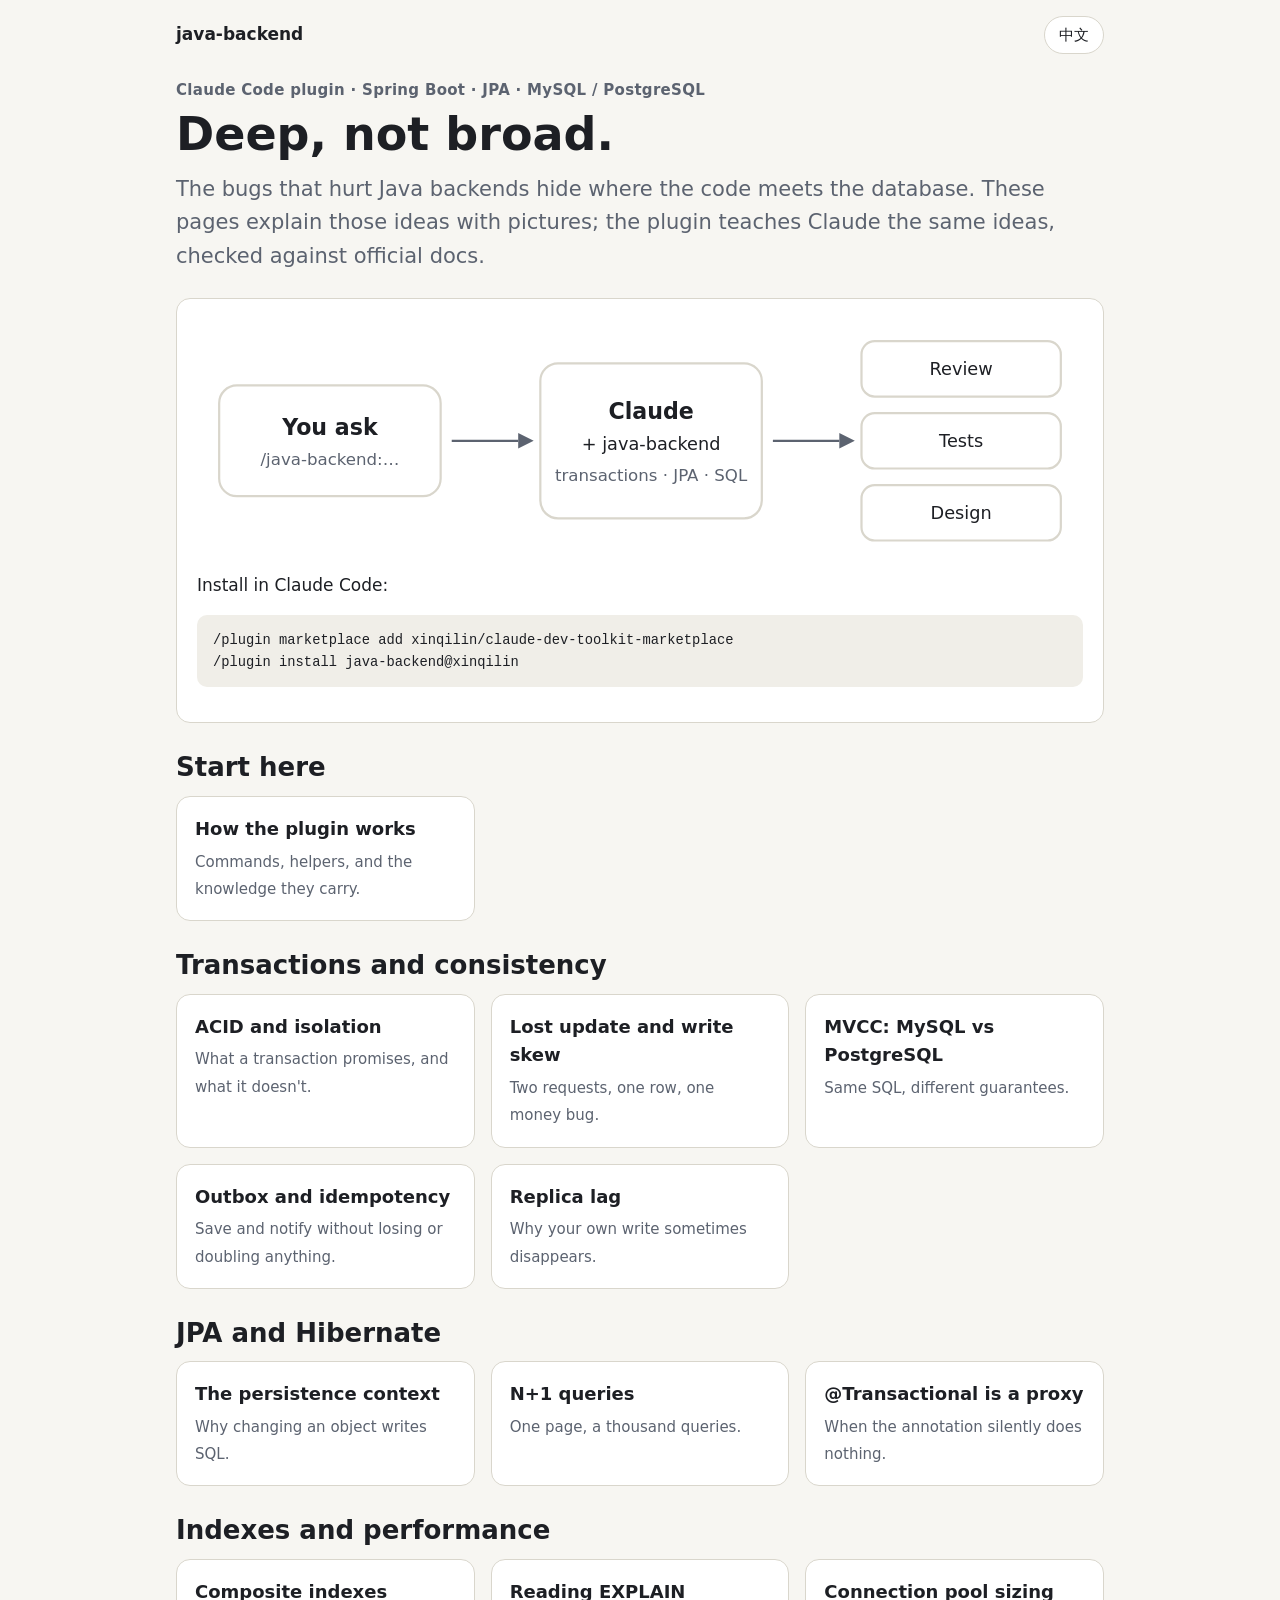
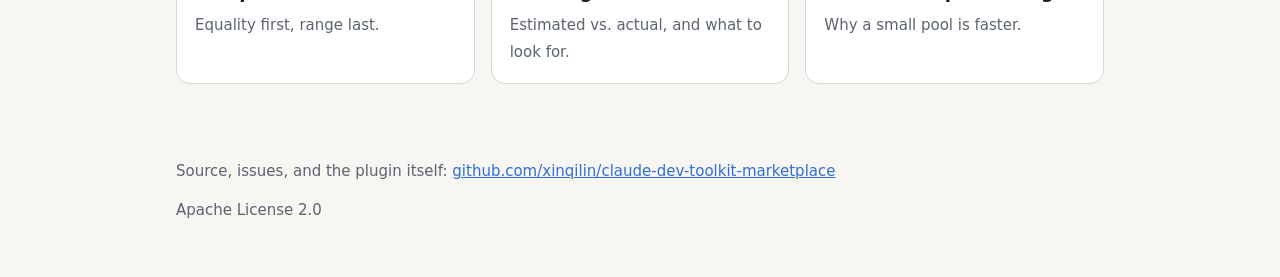
==== docs/index.html @ 64eff40a "add bilingual ELI5 explainers under docs/ for GitHub Pages 13 static pages (index, how the plugin wo" ====
<!doctype html>
<html lang="en">
<head>
<meta charset="utf-8">
<meta name="viewport" content="width=device-width, initial-scale=1">
<title>java-backend Explained</title>
<meta name="description" content="Picture explainers for the java-backend Claude Code plugin: transactions, JPA/Hibernate, and SQL performance for Spring Boot with MySQL and PostgreSQL.">
<link rel="stylesheet" href="assets/eli5.css">
<script src="assets/lang.js"></script>
</head>
<body>
<header class="top">
  <a class="home" href="index.html">java-backend</a>
  <button class="lang-toggle" type="button">中文</button>
</header>

<main>
  <p class="kicker"><span lang="en">Claude Code plugin · Spring Boot · JPA · MySQL / PostgreSQL</span><span lang="zh-Hant-TW">Claude Code plugin · Spring Boot · JPA · MySQL / PostgreSQL</span></p>
  <h1><span lang="en">Deep, not broad.</span><span lang="zh-Hant-TW">做深，不做廣。</span></h1>
  <p class="lead">
    <span lang="en">The bugs that hurt Java backends hide where the code meets the database. These pages explain those ideas with pictures; the plugin teaches Claude the same ideas, checked against official docs.</span>
    <span lang="zh-Hant-TW">Java 後端最痛的 bug，藏在程式碼和資料庫交會的地方。這些頁面用圖解釋這些觀念；plugin 則把同樣的觀念教給 Claude，內容都對照過官方文件。</span>
  </p>

  <section class="panel">
    <figure>
      <svg viewBox="0 0 800 220" role="img" aria-labelledby="hero-title">
        <title id="hero-title">You ask Claude; the plugin adds database-aware knowledge; you get a review, a test, or a design</title>
        <rect class="box" x="20" y="60" width="200" height="100" rx="16"/>
        <text class="t" x="120" y="105" text-anchor="middle" lang="en">You ask</text>
        <text class="t" x="120" y="105" text-anchor="middle" lang="zh-Hant-TW">你提問</text>
        <text class="t-muted" x="120" y="132" text-anchor="middle">/java-backend:…</text>
        <path class="line" d="M230 110 H290"/>
        <polygon class="fmuted" points="290,103 304,110 290,117"/>
        <rect class="box" x="310" y="40" width="200" height="140" rx="16"/>
        <text class="t" x="410" y="90" text-anchor="middle">Claude</text>
        <text class="t-sm" x="410" y="118" text-anchor="middle">+ java-backend</text>
        <text class="t-muted" x="410" y="146" text-anchor="middle" lang="en">transactions · JPA · SQL</text>
        <text class="t-muted" x="410" y="146" text-anchor="middle" lang="zh-Hant-TW">交易 · JPA · SQL</text>
        <path class="line" d="M520 110 H580"/>
        <polygon class="fmuted" points="580,103 594,110 580,117"/>
        <rect class="box" x="600" y="20" width="180" height="50" rx="12"/>
        <text class="t-sm" x="690" y="51" text-anchor="middle" lang="en">Review</text>
        <text class="t-sm" x="690" y="51" text-anchor="middle" lang="zh-Hant-TW">程式碼審查</text>
        <rect class="box" x="600" y="85" width="180" height="50" rx="12"/>
        <text class="t-sm" x="690" y="116" text-anchor="middle" lang="en">Tests</text>
        <text class="t-sm" x="690" y="116" text-anchor="middle" lang="zh-Hant-TW">測試</text>
        <rect class="box" x="600" y="150" width="180" height="50" rx="12"/>
        <text class="t-sm" x="690" y="181" text-anchor="middle" lang="en">Design</text>
        <text class="t-sm" x="690" y="181" text-anchor="middle" lang="zh-Hant-TW">設計</text>
      </svg>
    </figure>
    <p>
      <span lang="en">Install in Claude Code:</span>
      <span lang="zh-Hant-TW">在 Claude Code 裡安裝：</span>
    </p>
<pre><code>/plugin marketplace add xinqilin/claude-dev-toolkit-marketplace
/plugin install java-backend@xinqilin</code></pre>
  </section>

  <h2 class="group-title"><span lang="en">Start here</span><span lang="zh-Hant-TW">從這裡開始</span></h2>
  <ul class="cards">
    <li><a href="how-it-works.html"><strong lang="en">How the plugin works</strong><strong lang="zh-Hant-TW">plugin 怎麼運作</strong><span class="desc" lang="en">Commands, helpers, and the knowledge they carry.</span><span class="desc" lang="zh-Hant-TW">指令、小幫手，以及它們帶著的知識。</span></a></li>
  </ul>

  <h2 class="group-title"><span lang="en">Transactions and consistency</span><span lang="zh-Hant-TW">交易與一致性</span></h2>
  <ul class="cards">
    <li><a href="acid-isolation.html"><strong lang="en">ACID and isolation</strong><strong lang="zh-Hant-TW">ACID 與隔離等級</strong><span class="desc" lang="en">What a transaction promises, and what it doesn't.</span><span class="desc" lang="zh-Hant-TW">交易保證了什麼，又沒保證什麼。</span></a></li>
    <li><a href="lost-update-write-skew.html"><strong lang="en">Lost update and write skew</strong><strong lang="zh-Hant-TW">Lost update 與 write skew</strong><span class="desc" lang="en">Two requests, one row, one money bug.</span><span class="desc" lang="zh-Hant-TW">兩個請求、一筆資料、一個金額 bug。</span></a></li>
    <li><a href="mvcc-mysql-vs-postgresql.html"><strong lang="en">MVCC: MySQL vs PostgreSQL</strong><strong lang="zh-Hant-TW">MVCC：MySQL 與 PostgreSQL</strong><span class="desc" lang="en">Same SQL, different guarantees.</span><span class="desc" lang="zh-Hant-TW">同樣的 SQL，不一樣的保證。</span></a></li>
    <li><a href="outbox-idempotency.html"><strong lang="en">Outbox and idempotency</strong><strong lang="zh-Hant-TW">Outbox 與冪等性</strong><span class="desc" lang="en">Save and notify without losing or doubling anything.</span><span class="desc" lang="zh-Hant-TW">存檔和通知，不漏也不重複。</span></a></li>
    <li><a href="replica-lag.html"><strong lang="en">Replica lag</strong><strong lang="zh-Hant-TW">Replica 延遲</strong><span class="desc" lang="en">Why your own write sometimes disappears.</span><span class="desc" lang="zh-Hant-TW">為什麼剛寫的資料有時看不到。</span></a></li>
  </ul>

  <h2 class="group-title"><span lang="en">JPA and Hibernate</span><span lang="zh-Hant-TW">JPA 與 Hibernate</span></h2>
  <ul class="cards">
    <li><a href="persistence-context.html"><strong lang="en">The persistence context</strong><strong lang="zh-Hant-TW">Persistence context</strong><span class="desc" lang="en">Why changing an object writes SQL.</span><span class="desc" lang="zh-Hant-TW">為什麼改了物件就會寫進資料庫。</span></a></li>
    <li><a href="n-plus-one.html"><strong lang="en">N+1 queries</strong><strong lang="zh-Hant-TW">N+1 查詢</strong><span class="desc" lang="en">One page, a thousand queries.</span><span class="desc" lang="zh-Hant-TW">一個頁面，一千次查詢。</span></a></li>
    <li><a href="transactional-proxy.html"><strong lang="en">@Transactional is a proxy</strong><strong lang="zh-Hant-TW">@Transactional 是一層 proxy</strong><span class="desc" lang="en">When the annotation silently does nothing.</span><span class="desc" lang="zh-Hant-TW">註解悄悄失效的時候。</span></a></li>
  </ul>

  <h2 class="group-title"><span lang="en">Indexes and performance</span><span lang="zh-Hant-TW">Index 與效能</span></h2>
  <ul class="cards">
    <li><a href="btree-composite-index.html"><strong lang="en">Composite indexes</strong><strong lang="zh-Hant-TW">複合 index</strong><span class="desc" lang="en">Equality first, range last.</span><span class="desc" lang="zh-Hant-TW">等值在前，範圍在後。</span></a></li>
    <li><a href="reading-explain.html"><strong lang="en">Reading EXPLAIN</strong><strong lang="zh-Hant-TW">看懂 EXPLAIN</strong><span class="desc" lang="en">Estimated vs. actual, and what to look for.</span><span class="desc" lang="zh-Hant-TW">估計值和實際值，以及該看哪裡。</span></a></li>
    <li><a href="connection-pool.html"><strong lang="en">Connection pool sizing</strong><strong lang="zh-Hant-TW">Connection pool 大小</strong><span class="desc" lang="en">Why a small pool is faster.</span><span class="desc" lang="zh-Hant-TW">為什麼小 pool 反而比較快。</span></a></li>
  </ul>
</main>

<footer>
  <p>
    <span lang="en">Source, issues, and the plugin itself:</span>
    <span lang="zh-Hant-TW">原始碼、issue 和 plugin 本體：</span>
    <a href="https://github.com/xinqilin/claude-dev-toolkit-marketplace">github.com/xinqilin/claude-dev-toolkit-marketplace</a>
  </p>
  <p>Apache License 2.0</p>
</footer>
</body>
</html>
---- docs/assets/eli5.css ----
/* java-backend ELI5 explainers: shared styles. Light and dark themes, bilingual (en / zh-Hant-TW). */

:root {
  --bg: #f7f6f2;
  --surface: #ffffff;
  --text: #1d1f24;
  --muted: #5c6370;
  --line: #d9d6cc;
  --row: #eef2f8;
  --accent: #2f6fd6;
  --a: #2f6fd6;        /* transaction A */
  --b: #b4508d;        /* transaction B */
  --ok: #2e8b57;
  --bad: #c8463b;
  --warn: #b97a0c;
  --code-bg: #f0eee8;
  --radius: 14px;
  color-scheme: light;
}

@media (prefers-color-scheme: dark) {
  :root:not([data-theme="light"]) {
    --bg: #15171c;
    --surface: #1d2027;
    --text: #e8e6e1;
    --muted: #a3a8b3;
    --line: #363a46;
    --row: #252a33;
    --accent: #7aa7ff;
    --a: #7aa7ff;
    --b: #e58ac1;
    --ok: #5cc48a;
    --bad: #ff7b6e;
    --warn: #f2b84b;
    --code-bg: #262a32;
    color-scheme: dark;
  }
}

:root[data-theme="dark"] {
  --bg: #15171c;
  --surface: #1d2027;
  --text: #e8e6e1;
  --muted: #a3a8b3;
  --line: #363a46;
  --row: #252a33;
  --accent: #7aa7ff;
  --a: #7aa7ff;
  --b: #e58ac1;
  --ok: #5cc48a;
  --bad: #ff7b6e;
  --warn: #f2b84b;
  --code-bg: #262a32;
  color-scheme: dark;
}

* { box-sizing: border-box; }

html { -webkit-text-size-adjust: 100%; }

body {
  margin: 0;
  background: var(--bg);
  color: var(--text);
  font: 17px/1.6 system-ui, -apple-system, "Segoe UI", "Noto Sans TC", "PingFang TC", "Microsoft JhengHei", sans-serif;
}

/* Language switching: one language is visible at a time. The head script sets data-lang before render. */
html:not([data-lang="zh"]) body [lang="zh-Hant-TW"],
html[data-lang="zh"] body [lang="en"] {
  display: none !important;
}

a { color: var(--accent); }
a:focus-visible, button:focus-visible { outline: 3px solid var(--accent); outline-offset: 2px; }

.top {
  display: flex;
  align-items: center;
  justify-content: space-between;
  gap: 12px;
  max-width: 960px;
  margin: 0 auto;
  padding: 16px;
}

.home {
  font-weight: 700;
  text-decoration: none;
  color: var(--text);
}

.lang-toggle {
  border: 1px solid var(--line);
  background: var(--surface);
  color: var(--text);
  border-radius: 999px;
  padding: 6px 14px;
  font: inherit;
  font-size: 15px;
  cursor: pointer;
}

main {
  max-width: 960px;
  margin: 0 auto;
  padding: 0 16px 32px;
}

.kicker {
  margin: 8px 0 0;
  color: var(--muted);
  font-size: 15px;
  font-weight: 600;
  letter-spacing: 0.02em;
}

h1 {
  font-size: clamp(30px, 6vw, 46px);
  line-height: 1.15;
  margin: 6px 0 12px;
}

h2 {
  font-size: clamp(21px, 3.6vw, 26px);
  line-height: 1.25;
  margin: 0 0 10px;
}

.lead {
  font-size: clamp(18px, 2.6vw, 21px);
  color: var(--muted);
  margin: 0 0 24px;
  max-width: 46em;
}

.panel {
  background: var(--surface);
  border: 1px solid var(--line);
  border-radius: var(--radius);
  padding: 20px;
  margin: 0 0 20px;
}

.panel p { margin: 10px 0 0; max-width: 46em; }

.panel.fix { border-left: 6px solid var(--ok); }
.panel.trap { border-left: 6px solid var(--bad); }

figure { margin: 0; }

figure svg {
  display: block;
  width: 100%;
  height: auto;
}

figcaption {
  color: var(--muted);
  font-size: 15px;
  margin-top: 8px;
}

code, pre {
  font-family: ui-monospace, "SF Mono", Menlo, Consolas, monospace;
  font-size: 0.9em;
}

code {
  background: var(--code-bg);
  padding: 1px 6px;
  border-radius: 6px;
}

pre {
  background: var(--code-bg);
  padding: 14px 16px;
  border-radius: 10px;
  overflow-x: auto;
  line-height: 1.45;
}

pre code { background: none; padding: 0; }

.cards {
  display: grid;
  grid-template-columns: repeat(auto-fill, minmax(260px, 1fr));
  gap: 16px;
  margin: 0 0 28px;
  padding: 0;
  list-style: none;
}

.cards a {
  display: block;
  height: 100%;
  padding: 18px;
  border: 1px solid var(--line);
  border-radius: var(--radius);
  background: var(--surface);
  color: var(--text);
  text-decoration: none;
}

.cards a:hover { border-color: var(--accent); }

.cards strong { display: block; font-size: 18px; margin-bottom: 4px; }

.cards span.desc { color: var(--muted); font-size: 15px; }

.group-title { margin: 28px 0 12px; }

footer {
  max-width: 960px;
  margin: 0 auto;
  padding: 0 16px 40px;
  color: var(--muted);
  font-size: 15px;
}

footer ul { padding-left: 20px; margin: 6px 0; }

/* SVG vocabulary */
.svg-bg { fill: var(--bg); }
.box { fill: var(--surface); stroke: var(--line); stroke-width: 2; }
.row { fill: var(--row); stroke: var(--line); stroke-width: 2; }
.lane-a { fill: none; stroke: var(--a); stroke-width: 3; }
.lane-b { fill: none; stroke: var(--b); stroke-width: 3; }
.line { fill: none; stroke: var(--muted); stroke-width: 2; }
.dash { fill: none; stroke: var(--muted); stroke-width: 2; stroke-dasharray: 6 6; }
.t { fill: var(--text); font: 600 20px system-ui, sans-serif; }
.t-sm { fill: var(--text); font: 500 16px system-ui, sans-serif; }
.t-muted { fill: var(--muted); font: 500 15px system-ui, sans-serif; }
.t-big { fill: var(--text); font: 700 30px system-ui, sans-serif; }
.t-code { fill: var(--text); font: 500 15px ui-monospace, Menlo, Consolas, monospace; }
.fa { fill: var(--a); }
.fb { fill: var(--b); }
.fok { fill: var(--ok); }
.fbad { fill: var(--bad); }
.fwarn { fill: var(--warn); }
.fmuted { fill: var(--muted); }
.sa { stroke: var(--a); }
.sb { stroke: var(--b); }
.sok { stroke: var(--ok); }
.sbad { stroke: var(--bad); }
.on-color { fill: #ffffff; font: 600 16px system-ui, sans-serif; }
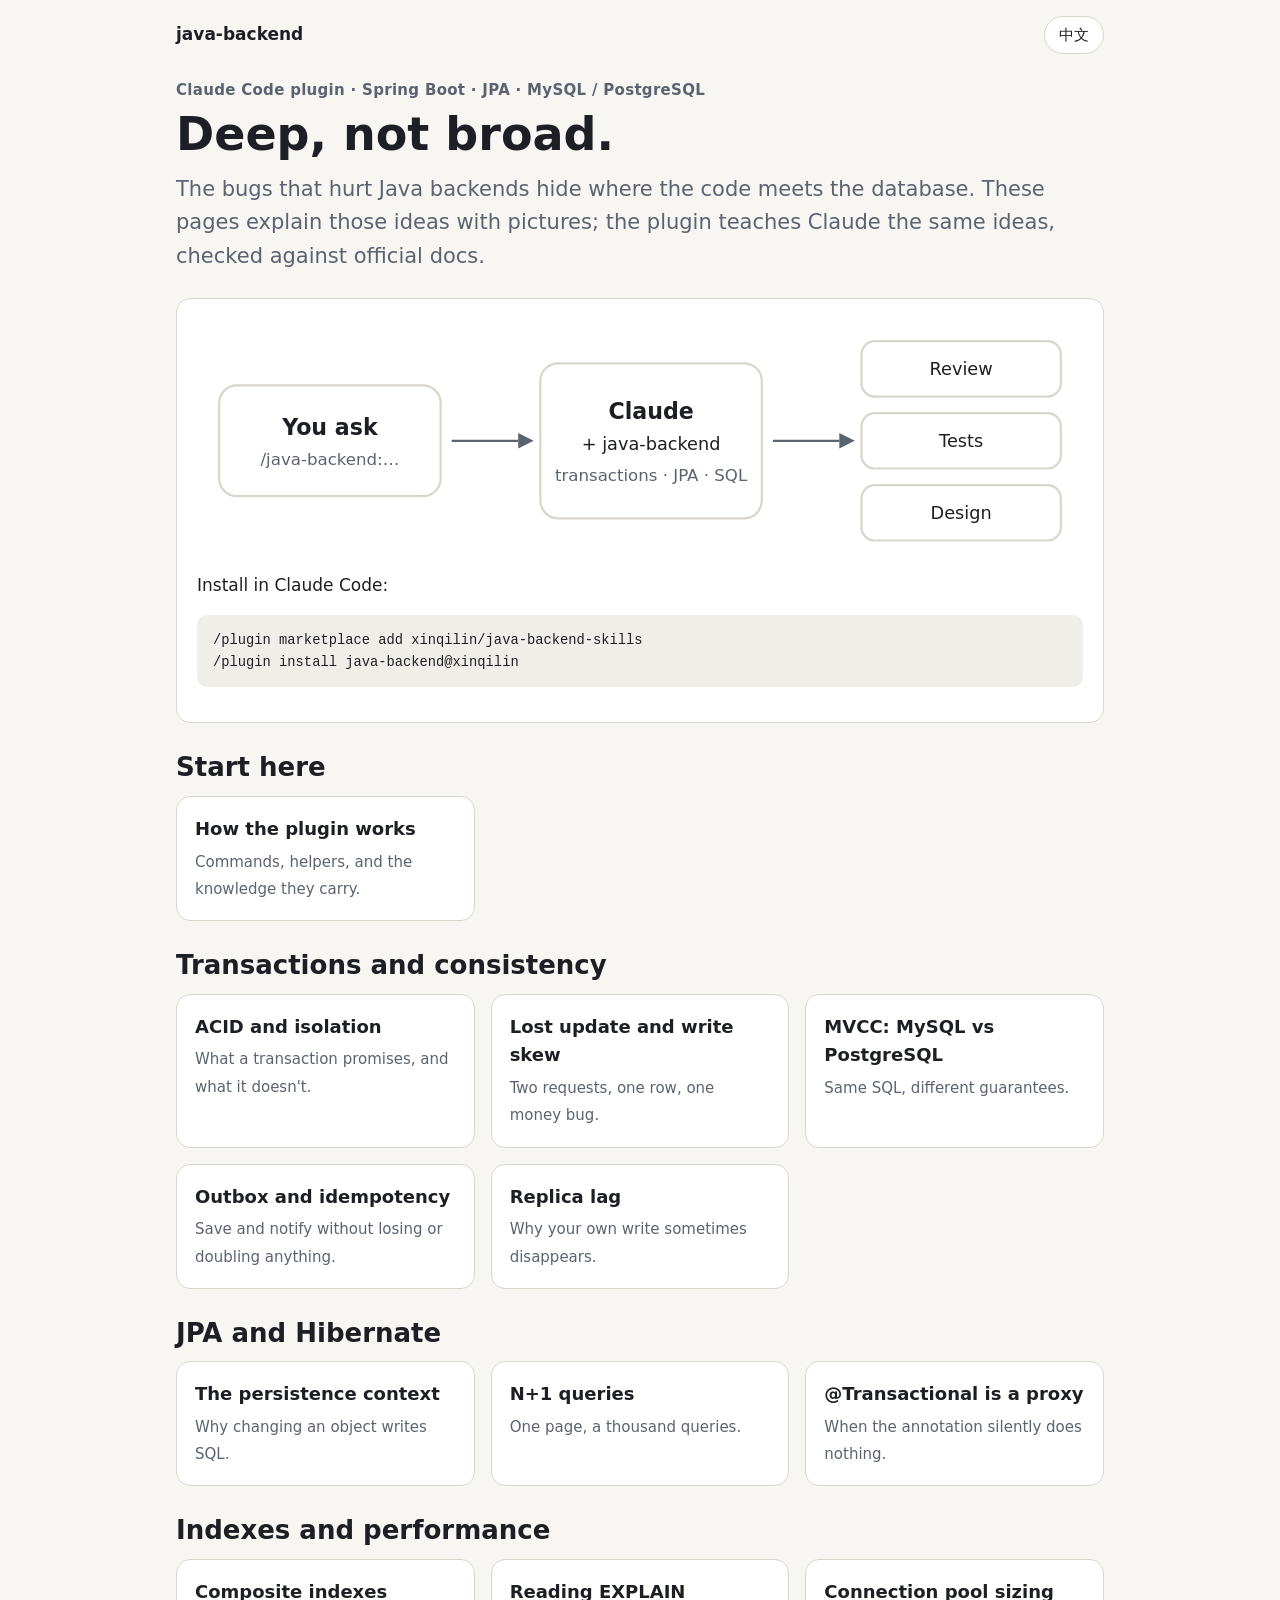
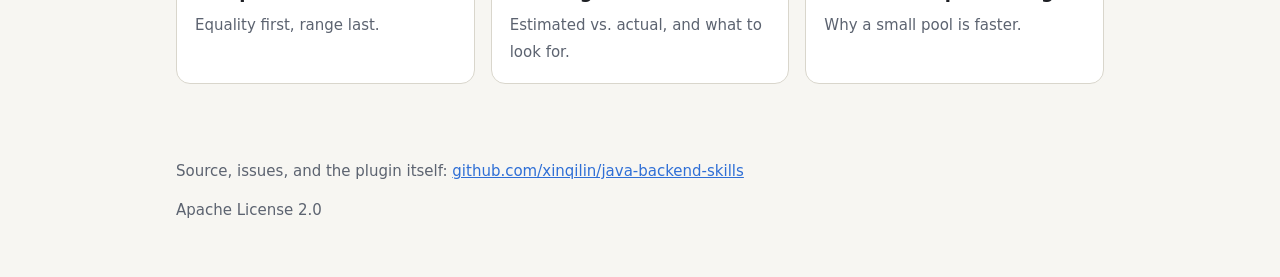
==== commit a0b47256: "point every link at the renamed repository, java-backend-skills The GitHub repository moves from cla" ====
--- a/docs/index.html
+++ b/docs/index.html
@@ -54,7 +54,7 @@
       <span lang="en">Install in Claude Code:</span>
       <span lang="zh-Hant-TW">在 Claude Code 裡安裝：</span>
     </p>
-<pre><code>/plugin marketplace add xinqilin/claude-dev-toolkit-marketplace
+<pre><code>/plugin marketplace add xinqilin/java-backend-skills
 /plugin install java-backend@xinqilin</code></pre>
   </section>
 
@@ -91,7 +91,7 @@
   <p>
     <span lang="en">Source, issues, and the plugin itself:</span>
     <span lang="zh-Hant-TW">原始碼、issue 和 plugin 本體：</span>
-    <a href="https://github.com/xinqilin/claude-dev-toolkit-marketplace">github.com/xinqilin/claude-dev-toolkit-marketplace</a>
+    <a href="https://github.com/xinqilin/java-backend-skills">github.com/xinqilin/java-backend-skills</a>
   </p>
   <p>Apache License 2.0</p>
 </footer>
